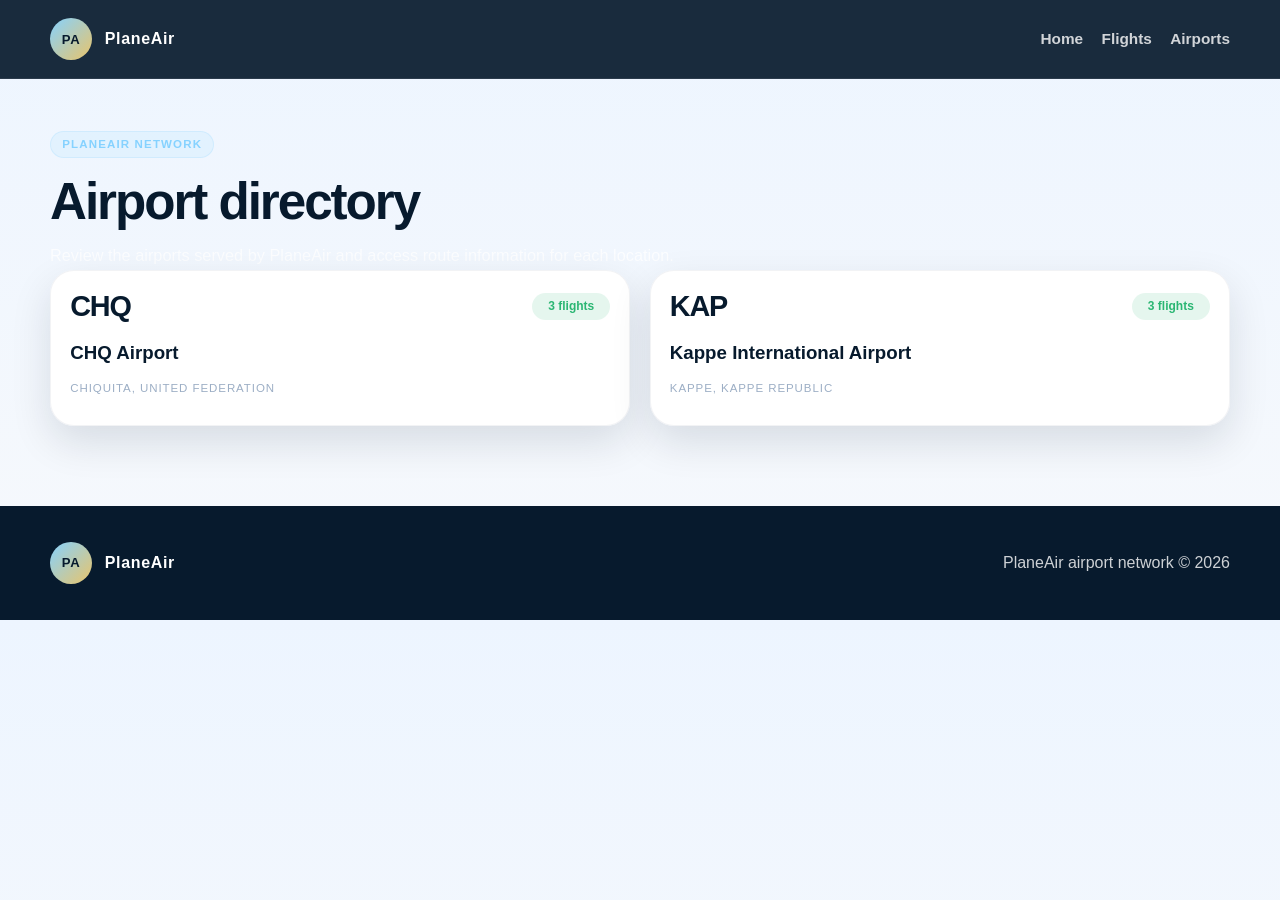
==== airports.html @ 99496570 "Publish PlaneAir website" ====
<!DOCTYPE html>
<html lang="en">
  <head>
    <meta charset="UTF-8" />
    <meta name="viewport" content="width=device-width, initial-scale=1.0" />
    <title>PlaneAir | Airports</title>
    <meta name="description" content="Browse the PlaneAir airport directory and route availability." />
    <link rel="stylesheet" href="styles.css" />
    <script defer src="script.js"></script>
  </head>
  <body data-page="airports">
    <header class="site-header">
      <div class="header-inner">
        <a href="index.html" class="brand" aria-label="PlaneAir home">
          <span class="brand-mark">PA</span>
          <span>PlaneAir</span>
        </a>
        <nav class="nav" aria-label="Main navigation">
          <a href="index.html">Home</a>
          <a href="flights.html">Flights</a>
          <a href="airports.html">Airports</a>
        </nav>
      </div>
    </header>

    <main class="container main-content">
      <section class="section">
        <div class="page-header airports-header">
          <span class="eyebrow">PlaneAir network</span>
          <h1>Airport directory</h1>
          <p>Review the airports served by PlaneAir and access route information for each location.</p>
        </div>

        <div class="airport-grid" data-airport-list aria-live="polite"></div>
      </section>
    </main>

    <footer class="site-footer">
      <div class="footer-inner">
        <div class="brand" aria-label="PlaneAir footer brand">
          <span class="brand-mark">PA</span>
          <span>PlaneAir</span>
        </div>
        <p>PlaneAir airport network © 2026</p>
      </div>
    </footer>
  </body>
</html>
---- styles.css ----
:root {
  --navy-900: #071a2d;
  --navy-800: #0d233d;
  --navy-700: #17395c;
  --sky-500: #5ab8ff;
  --sky-400: #86d2ff;
  --gold-500: #e9c46a;
  --slate-100: #edf2f9;
  --slate-200: #dfe7f3;
  --slate-400: #9caec5;
  --slate-500: #5a6d87;
  --green-500: #2bb673;
  --danger-500: #d95b61;
  --shadow-soft: 0 16px 40px rgba(7, 26, 45, 0.12);
}

* {
  box-sizing: border-box;
}

html {
  scroll-behavior: smooth;
}

body {
  margin: 0;
  font-family: "Segoe UI", Tahoma, Geneva, Verdana, sans-serif;
  background: linear-gradient(180deg, #edf5ff 0%, #f7f9fc 100%);
  color: var(--navy-900);
}

a {
  color: inherit;
  text-decoration: none;
}

img {
  max-width: 100%;
  display: block;
}

.site-header {
  position: sticky;
  top: 0;
  z-index: 40;
  background: rgba(7, 26, 45, 0.92);
  backdrop-filter: blur(12px);
  border-bottom: 1px solid rgba(255, 255, 255, 0.08);
}

.header-inner,
.container,
.footer-inner {
  width: min(1180px, calc(100% - 2rem));
  margin: 0 auto;
}

.header-inner {
  display: flex;
  align-items: center;
  justify-content: space-between;
  min-height: 78px;
  gap: 1rem;
}

.brand {
  display: inline-flex;
  align-items: center;
  gap: 0.8rem;
  font-weight: 800;
  letter-spacing: 0.04em;
  color: white;
}

.brand-mark {
  width: 42px;
  height: 42px;
  display: grid;
  place-items: center;
  border-radius: 50%;
  background: linear-gradient(135deg, var(--sky-400), var(--gold-500));
  color: var(--navy-900);
  font-size: 0.82rem;
}

.nav {
  display: flex;
  align-items: center;
  gap: 1.15rem;
  flex-wrap: wrap;
}

.nav a {
  color: rgba(255, 255, 255, 0.8);
  font-weight: 600;
  font-size: 0.96rem;
  transition: color 0.2s ease;
}

.nav a:hover,
.nav a:focus-visible {
  color: white;
}

.nav-cta {
  display: inline-flex;
  align-items: center;
  justify-content: center;
  padding: 0.75rem 1.1rem;
  border-radius: 999px;
  background: linear-gradient(135deg, var(--sky-500), var(--gold-500));
  color: var(--navy-900);
  font-weight: 700;
}

.page-hero {
  background: linear-gradient(135deg, rgba(12, 35, 61, 0.98), rgba(22, 58, 94, 0.92));
  color: white;
  padding: 4rem 0 3.25rem;
}

.page-hero-inner {
  display: grid;
  grid-template-columns: 1.3fr 0.9fr;
  align-items: center;
  gap: 2rem;
}

.eyebrow {
  display: inline-block;
  padding: 0.4rem 0.7rem;
  border-radius: 999px;
  background: rgba(134, 210, 255, 0.12);
  border: 1px solid rgba(134, 210, 255, 0.2);
  color: var(--sky-400);
  text-transform: uppercase;
  letter-spacing: 0.1em;
  font-size: 0.72rem;
  font-weight: 700;
}

.hero-copy h1,
.page-header h1 {
  margin: 1rem 0 0.8rem;
  font-size: clamp(2.2rem, 4vw, 4rem);
  line-height: 1.08;
  letter-spacing: -0.04em;
}

.hero-copy p,
.page-header p,
.section-copy {
  margin: 0;
  color: rgba(255, 255, 255, 0.75);
  line-height: 1.7;
  font-size: 1.02rem;
}

.hero-actions {
  display: flex;
  flex-wrap: wrap;
  gap: 1rem;
  margin-top: 1.5rem;
}

.primary-btn,
.secondary-btn,
.small-btn {
  display: inline-flex;
  align-items: center;
  justify-content: center;
  border-radius: 999px;
  border: none;
  font-weight: 700;
  cursor: pointer;
  transition: transform 0.2s ease, box-shadow 0.2s ease;
}

.primary-btn:hover,
.secondary-btn:hover,
.small-btn:hover {
  transform: translateY(-1px);
}

.primary-btn {
  background: linear-gradient(135deg, var(--sky-500), var(--gold-500));
  color: var(--navy-900);
  padding: 0.9rem 1.3rem;
  box-shadow: var(--shadow-soft);
}

.secondary-btn {
  padding: 0.9rem 1.3rem;
  border: 1px solid rgba(255, 255, 255, 0.15);
  color: white;
  background: rgba(255, 255, 255, 0.02);
}

.hero-panel,
.search-panel,
.section-card,
.airport-card,
.detail-panel,
.summary-card {
  background: rgba(255, 255, 255, 0.96);
  border-radius: 24px;
  box-shadow: var(--shadow-soft);
  border: 1px solid rgba(13, 35, 61, 0.05);
}

.hero-panel {
  padding: 1.5rem;
  color: var(--navy-900);
}

.panel-heading {
  display: flex;
  align-items: center;
  justify-content: space-between;
  margin-bottom: 1rem;
}

.panel-heading h2,
.section-header h2,
.airports-header h2,
.detail-header h2 {
  margin: 0;
  font-size: 1.1rem;
  letter-spacing: -0.03em;
}

.badge {
  display: inline-flex;
  align-items: center;
  justify-content: center;
  min-width: 78px;
  padding: 0.4rem 0.7rem;
  border-radius: 999px;
  background: rgba(43, 182, 115, 0.12);
  color: var(--green-500);
  font-size: 0.75rem;
  font-weight: 700;
}

.search-grid {
  display: grid;
  gap: 1rem;
  margin-top: 1rem;
}

.form-field {
  display: flex;
  flex-direction: column;
  gap: 0.45rem;
}

.form-field label {
  font-size: 0.8rem;
  color: var(--slate-500);
  text-transform: uppercase;
  letter-spacing: 0.08em;
  font-weight: 700;
}

.form-field input,
.form-field select {
  appearance: none;
  border: 1px solid var(--slate-200);
  border-radius: 14px;
  padding: 0.9rem 0.95rem;
  background: white;
  color: var(--navy-900);
  font-size: 1rem;
}

.form-field input:focus,
.form-field select:focus {
  outline: 3px solid rgba(90, 184, 255, 0.2);
  border-color: var(--sky-500);
}

.main-content {
  padding: 2.5rem 0 4rem;
}

.section {
  padding: 0.75rem 0 1rem;
}

.section-header {
  display: flex;
  align-items: end;
  justify-content: space-between;
  gap: 1rem;
  margin-bottom: 1.2rem;
}

.section-header h2 {
  font-size: clamp(1.8rem, 3vw, 2.5rem);
}

.section-copy {
  color: var(--slate-500);
}

.results-grid,
.airport-grid,
.info-grid {
  display: grid;
  gap: 1.2rem;
}

.results-grid {
  grid-template-columns: repeat(auto-fit, minmax(250px, 1fr));
}

.airport-grid {
  grid-template-columns: repeat(auto-fit, minmax(220px, 1fr));
}

.flight-card,
.airport-card,
.detail-panel,
.summary-card {
  padding: 1.2rem;
}

.flight-card {
  background: white;
  border: 1px solid rgba(13, 35, 61, 0.08);
  border-radius: 22px;
  box-shadow: var(--shadow-soft);
}

.flight-header,
.route-block,
.meta-row,
.detail-row,
.airport-header,
.summary-top {
  display: flex;
  justify-content: space-between;
  align-items: center;
  gap: 0.8rem;
}

.flight-number {
  font-size: 1.2rem;
  font-weight: 800;
  letter-spacing: 0.04em;
}

.flight-aircraft {
  font-size: 0.75rem;
  color: var(--slate-500);
  text-transform: uppercase;
  letter-spacing: 0.08em;
}

.route-block {
  margin: 1.1rem 0;
  padding: 1rem 0;
  border-top: 1px solid var(--slate-200);
  border-bottom: 1px solid var(--slate-200);
}

.airport-code {
  display: block;
  font-size: 1.8rem;
  font-weight: 800;
  letter-spacing: -0.04em;
}

.route-label {
  display: block;
  font-size: 0.7rem;
  letter-spacing: 0.1em;
  text-transform: uppercase;
  color: var(--slate-400);
}

.route-arrow {
  color: var(--sky-500);
  font-weight: 800;
  font-size: 1.4rem;
}

.time-list {
  display: grid;
  grid-template-columns: repeat(2, minmax(0, 1fr));
  gap: 0.8rem;
  margin-bottom: 1rem;
}

.time-box {
  background: #f5f8ff;
  border-radius: 14px;
  padding: 0.75rem 0.8rem;
}

.time-box span,
.meta-text,
.detail-label,
.airport-country {
  display: block;
  font-size: 0.72rem;
  letter-spacing: 0.08em;
  text-transform: uppercase;
  color: var(--slate-400);
}

.time-box strong,
.meta-value,
.detail-value {
  display: block;
  margin-top: 0.35rem;
  font-size: 1.2rem;
  font-weight: 800;
  color: var(--navy-900);
}

.meta-row {
  margin-top: 1rem;
  padding-top: 0.8rem;
  border-top: 1px solid var(--slate-200);
  color: var(--slate-500);
  font-size: 0.84rem;
}

.meta-value {
  font-size: 0.9rem;
  margin-top: 0.2rem;
}

.card-link {
  display: inline-flex;
  margin-top: 1rem;
  padding: 0.75rem 1rem;
  border-radius: 999px;
  background: rgba(90, 184, 255, 0.12);
  color: var(--navy-800);
  font-weight: 700;
}

.search-panel {
  padding: 1.25rem;
  margin-top: 1.4rem;
}

.filters {
  display: grid;
  grid-template-columns: 1.3fr 1fr;
  gap: 1rem;
  align-items: end;
}

.flight-list {
  margin-top: 1.2rem;
  display: grid;
  gap: 1rem;
}

.empty-state {
  text-align: center;
  padding: 2rem 1rem;
  color: var(--slate-500);
  border: 1px dashed rgba(13, 35, 61, 0.16);
  border-radius: 18px;
  background: rgba(255, 255, 255, 0.9);
}

.visible-hidden {
  position: absolute;
  width: 1px;
  height: 1px;
  padding: 0;
  margin: -1px;
  overflow: hidden;
  clip: rect(0, 0, 0, 0);
  white-space: nowrap;
  border: 0;
}

.detail-layout {
  display: grid;
  grid-template-columns: 1.3fr 0.7fr;
  gap: 1.2rem;
  margin-top: 1.3rem;
}

.detail-panel {
  background: white;
}

.detail-row {
  padding: 0.8rem 0;
  border-bottom: 1px solid var(--slate-200);
}

.summary-card {
  background: linear-gradient(180deg, rgba(13, 35, 61, 0.97), rgba(23, 57, 92, 0.92));
  color: white;
}

.summary-card .meta-text,
.summary-card .detail-label,
.summary-card .airport-country {
  color: rgba(255,255,255,0.7);
}

.summary-card .detail-value,
.summary-card .meta-value,
.summary-card .flight-number,
.summary-card .airport-code {
  color: white;
}

.site-footer {
  background: var(--navy-900);
  color: rgba(255,255,255,0.8);
  padding: 2rem 0;
}

.footer-inner {
  display: flex;
  justify-content: space-between;
  align-items: center;
  gap: 1rem;
  flex-wrap: wrap;
}

.status-banner {
  margin-top: 0.8rem;
  padding: 0.8rem 1rem;
  border-radius: 12px;
  background: rgba(217, 91, 97, 0.08);
  color: var(--danger-500);
  border: 1px solid rgba(217, 91, 97, 0.15);
  display: none;
}

.status-banner.visible {
  display: block;
}

@media (max-width: 820px) {
  .page-hero-inner,
  .detail-layout,
  .filters {
    grid-template-columns: 1fr;
  }

  .header-inner {
    align-items: flex-start;
    flex-direction: column;
    padding: 1rem 0;
  }

  .nav {
    width: 100%;
    justify-content: flex-start;
  }

  .section-header {
    flex-direction: column;
    align-items: flex-start;
  }
}
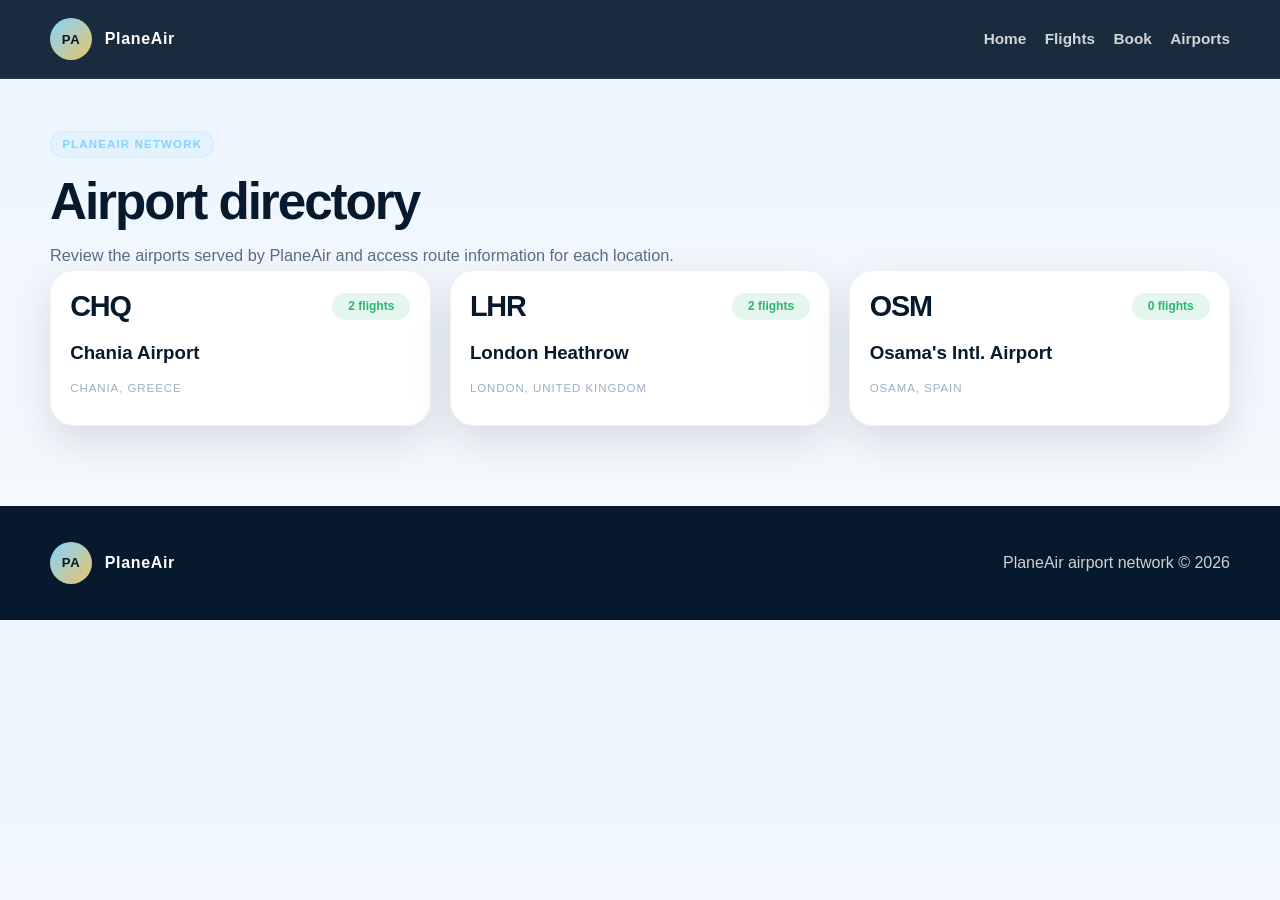
==== commit 2ac1a153: "Add PlaneAir EmailJS booking page" ====
--- a/airports.html
+++ b/airports.html
@@ -18,6 +18,7 @@
         <nav class="nav" aria-label="Main navigation">
           <a href="index.html">Home</a>
           <a href="flights.html">Flights</a>
+          <a href="booking.html">Book</a>
           <a href="airports.html">Airports</a>
         </nav>
       </div>
--- a/styles.css
+++ b/styles.css
@@ -543,11 +543,253 @@
   display: block;
 }
 
+.main-content .page-header p {
+  color: var(--slate-500);
+}
+
+.booking-layout {
+  display: grid;
+  grid-template-columns: minmax(0, 1.45fr) minmax(270px, 0.75fr);
+  align-items: start;
+  gap: 1.25rem;
+  margin-top: 1.5rem;
+}
+
+.booking-form,
+.booking-aside {
+  padding: clamp(1.2rem, 3vw, 2rem);
+  border: 1px solid rgba(13, 35, 61, 0.06);
+  border-radius: 24px;
+  background: white;
+  box-shadow: var(--shadow-soft);
+}
+
+.booking-section-heading {
+  display: flex;
+  align-items: flex-start;
+  gap: 0.9rem;
+}
+
+.booking-step {
+  display: grid;
+  place-items: center;
+  flex: 0 0 38px;
+  width: 38px;
+  height: 38px;
+  border-radius: 50%;
+  background: rgba(90, 184, 255, 0.15);
+  color: var(--navy-800);
+  font-size: 0.78rem;
+  font-weight: 800;
+}
+
+.booking-section-heading h2,
+.booking-aside h2 {
+  margin: 0;
+  color: var(--navy-900);
+  font-size: 1.25rem;
+}
+
+.booking-section-heading p,
+.booking-summary > p {
+  margin: 0.35rem 0 0;
+  color: var(--slate-500);
+  font-size: 0.9rem;
+  line-height: 1.5;
+}
+
+.booking-fields {
+  display: grid;
+  grid-template-columns: repeat(2, minmax(0, 1fr));
+  gap: 1rem;
+  margin: 1.25rem 0;
+}
+
+.booking-route-fields {
+  grid-template-columns: repeat(2, minmax(0, 1fr));
+}
+
+.booking-flight-field,
+.booking-notes-field {
+  grid-column: 1 / -1;
+}
+
+.booking-form textarea {
+  width: 100%;
+  resize: vertical;
+  border: 1px solid var(--slate-200);
+  border-radius: 14px;
+  padding: 0.9rem 0.95rem;
+  color: var(--navy-900);
+  font: inherit;
+}
+
+.booking-form textarea:focus {
+  outline: 3px solid rgba(90, 184, 255, 0.2);
+  border-color: var(--sky-500);
+}
+
+.form-field label span,
+.field-hint {
+  color: var(--slate-500);
+  font-size: 0.78rem;
+  font-weight: 400;
+  letter-spacing: 0;
+  text-transform: none;
+}
+
+.field-hint {
+  min-height: 1.2em;
+}
+
+.booking-divider {
+  height: 1px;
+  margin: 1.5rem 0;
+  background: var(--slate-200);
+}
+
+.booking-consent {
+  margin: 1rem 0;
+  padding: 0.9rem 1rem;
+  border-radius: 14px;
+  background: #f5f8ff;
+  color: var(--slate-500);
+  font-size: 0.86rem;
+  line-height: 1.55;
+}
+
+.booking-submit {
+  min-height: 48px;
+  padding: 0.9rem 1.4rem;
+}
+
+.booking-submit:disabled {
+  opacity: 0.65;
+  cursor: wait;
+  transform: none;
+}
+
+.booking-status {
+  margin-top: 1rem;
+}
+
+.booking-aside {
+  position: sticky;
+  top: 100px;
+  background: linear-gradient(160deg, var(--navy-800), var(--navy-900));
+  color: white;
+}
+
+.booking-aside .eyebrow {
+  margin-bottom: 0.8rem;
+}
+
+.booking-aside h2 {
+  color: white;
+}
+
+.booking-summary {
+  margin-top: 1.25rem;
+  padding: 1rem;
+  border: 1px solid rgba(255, 255, 255, 0.12);
+  border-radius: 18px;
+  background: rgba(255, 255, 255, 0.06);
+}
+
+.booking-summary > p {
+  color: rgba(255, 255, 255, 0.7);
+}
+
+.booking-summary-route {
+  display: flex;
+  align-items: center;
+  justify-content: space-between;
+  gap: 0.6rem;
+  padding-bottom: 1rem;
+  border-bottom: 1px solid rgba(255, 255, 255, 0.14);
+}
+
+.booking-summary-route > div {
+  min-width: 0;
+}
+
+.booking-summary-route strong,
+.booking-summary-route > div > span:last-child {
+  display: block;
+}
+
+.booking-summary-route strong {
+  margin: 0.25rem 0;
+  font-size: 1.5rem;
+}
+
+.booking-summary-route > div > span:last-child {
+  color: rgba(255, 255, 255, 0.65);
+  font-size: 0.72rem;
+}
+
+.booking-summary-route .route-label {
+  color: var(--sky-400);
+}
+
+.booking-summary-row,
+.booking-summary-times {
+  display: flex;
+  justify-content: space-between;
+  gap: 0.75rem;
+  padding: 0.8rem 0 0;
+  color: rgba(255, 255, 255, 0.68);
+  font-size: 0.82rem;
+}
+
+.booking-summary-row strong,
+.booking-summary-times strong {
+  color: white;
+  text-align: right;
+}
+
+.booking-summary-times {
+  margin-top: 0.75rem;
+  padding: 0.8rem;
+  border-radius: 12px;
+  background: rgba(255, 255, 255, 0.08);
+}
+
+.booking-summary-times span,
+.booking-summary-times strong {
+  display: block;
+}
+
+.booking-summary-times span {
+  margin-bottom: 0.25rem;
+  font-size: 0.68rem;
+  letter-spacing: 0.08em;
+  text-transform: uppercase;
+}
+
+.booking-aside-note {
+  display: grid;
+  gap: 0.4rem;
+  margin-top: 1rem;
+  color: rgba(255, 255, 255, 0.7);
+  font-size: 0.82rem;
+  line-height: 1.5;
+}
+
+.booking-aside-note strong {
+  color: white;
+}
+
 @media (max-width: 820px) {
   .page-hero-inner,
   .detail-layout,
-  .filters {
+  .filters,
+  .booking-layout {
     grid-template-columns: 1fr;
+  }
+
+  .booking-aside {
+    position: static;
   }
 
   .header-inner {
@@ -566,3 +808,19 @@
     align-items: flex-start;
   }
 }
+
+@media (max-width: 560px) {
+  .booking-fields,
+  .booking-route-fields {
+    grid-template-columns: 1fr;
+  }
+
+  .booking-flight-field,
+  .booking-notes-field {
+    grid-column: auto;
+  }
+
+  .booking-submit {
+    width: 100%;
+  }
+}
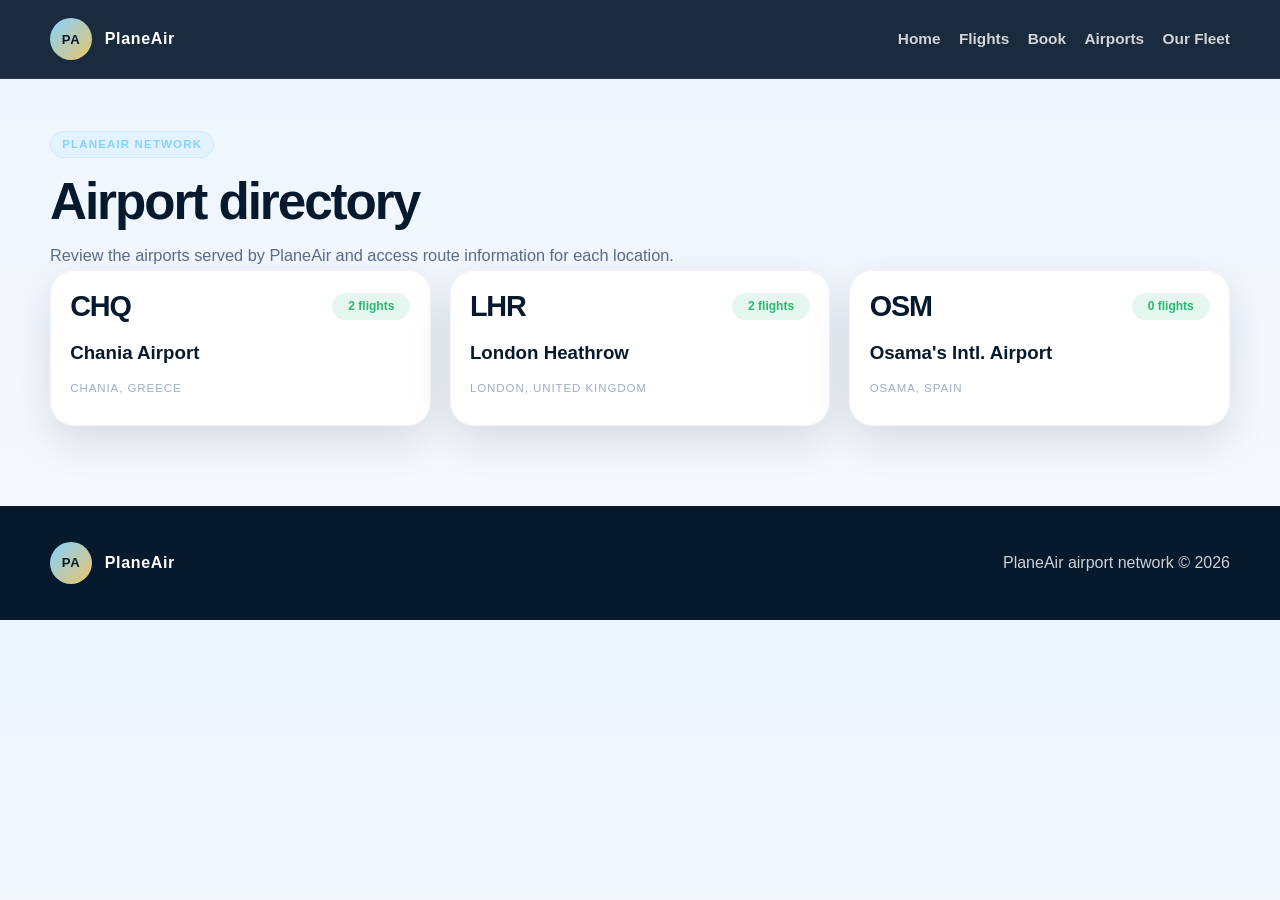
==== commit 7f33b70c: "Add PlaneAir aircraft fleet page" ====
--- a/airports.html
+++ b/airports.html
@@ -20,6 +20,7 @@
           <a href="flights.html">Flights</a>
           <a href="booking.html">Book</a>
           <a href="airports.html">Airports</a>
+          <a href="fleet.html">Our Fleet</a>
         </nav>
       </div>
     </header>
--- a/styles.css
+++ b/styles.css
@@ -824,3 +824,438 @@
     width: 100%;
   }
 }
+
+.fleet-hero-inner {
+  grid-template-columns: minmax(0, 1fr) auto;
+}
+
+.fleet-hero .hero-copy {
+  max-width: 760px;
+}
+
+.fleet-count {
+  display: grid;
+  justify-items: center;
+  gap: 0.2rem;
+  min-width: 150px;
+  padding: 1.15rem 1.5rem;
+  border: 1px solid rgba(255, 255, 255, 0.15);
+  border-radius: 20px;
+  background: rgba(255, 255, 255, 0.07);
+  color: rgba(255, 255, 255, 0.78);
+  text-align: center;
+}
+
+.fleet-count[hidden],
+.fleet-controls[hidden] {
+  display: none;
+}
+
+.fleet-count strong {
+  color: white;
+  font-size: 2rem;
+  line-height: 1;
+}
+
+.fleet-count span {
+  font-size: 0.82rem;
+}
+
+.fleet-message:empty {
+  display: none;
+}
+
+.fleet-message {
+  display: grid;
+  gap: 0.45rem;
+  margin-bottom: 1rem;
+}
+
+.fleet-message-line {
+  margin: 0;
+  padding: 0.85rem 1rem;
+  border: 1px solid transparent;
+  border-radius: 12px;
+  line-height: 1.5;
+}
+
+.fleet-message-line.is-error {
+  color: #a63c43;
+  background: rgba(217, 91, 97, 0.08);
+  border-color: rgba(217, 91, 97, 0.18);
+}
+
+.fleet-message-line.is-warning {
+  color: #735d1b;
+  background: rgba(233, 196, 106, 0.16);
+  border-color: rgba(233, 196, 106, 0.34);
+}
+
+.fleet-empty-state {
+  margin: 0;
+  color: var(--slate-500);
+  line-height: 1.7;
+}
+
+.fleet-controls {
+  display: grid;
+  grid-template-columns: minmax(220px, 1fr) auto;
+  align-items: end;
+  gap: 1rem;
+  margin: 0 0 1.4rem;
+  padding: 1.25rem;
+  border: 1px solid rgba(13, 35, 61, 0.06);
+  border-radius: 20px;
+  background: white;
+  box-shadow: var(--shadow-soft);
+}
+
+.fleet-search-field {
+  min-width: 0;
+}
+
+.fleet-filters {
+  display: flex;
+  justify-content: flex-end;
+  flex-wrap: wrap;
+  gap: 0.5rem;
+}
+
+.fleet-filter {
+  min-height: 42px;
+  padding: 0.65rem 0.85rem;
+  border: 1px solid var(--slate-200);
+  border-radius: 999px;
+  background: white;
+  color: var(--slate-500);
+  font: inherit;
+  font-size: 0.86rem;
+  font-weight: 700;
+  cursor: pointer;
+  transition: background 0.2s ease, color 0.2s ease, border-color 0.2s ease;
+}
+
+.fleet-filter:hover,
+.fleet-filter:focus-visible {
+  border-color: var(--sky-500);
+  outline: none;
+}
+
+.fleet-filter.is-selected {
+  border-color: var(--navy-800);
+  background: var(--navy-800);
+  color: white;
+}
+
+.fleet-grid {
+  display: grid;
+  grid-template-columns: repeat(auto-fit, minmax(min(100%, 290px), 1fr));
+  align-items: stretch;
+  gap: 1.2rem;
+}
+
+.aircraft-card {
+  overflow: hidden;
+  border: 1px solid rgba(13, 35, 61, 0.08);
+  border-radius: 22px;
+  background: white;
+  box-shadow: var(--shadow-soft);
+}
+
+.aircraft-image-frame,
+.aircraft-detail-image-frame {
+  display: grid;
+  overflow: hidden;
+  place-items: center;
+  min-height: 205px;
+  background: linear-gradient(145deg, #eaf0f6, #f6f8fb);
+}
+
+.aircraft-image,
+.aircraft-detail-image {
+  width: 100%;
+  height: 100%;
+  min-height: 205px;
+  object-fit: cover;
+}
+
+.aircraft-image-placeholder {
+  padding: 1rem;
+  color: var(--slate-500);
+  font-size: 0.85rem;
+  text-align: center;
+}
+
+.aircraft-card-content {
+  padding: 1.15rem;
+}
+
+.aircraft-card-top {
+  display: flex;
+  align-items: center;
+  justify-content: space-between;
+  gap: 0.6rem;
+}
+
+.aircraft-status {
+  display: inline-flex;
+  padding: 0.36rem 0.65rem;
+  border-radius: 999px;
+  background: rgba(43, 182, 115, 0.12);
+  color: #16834e;
+  font-size: 0.72rem;
+  font-weight: 800;
+}
+
+.aircraft-registration {
+  color: var(--slate-500);
+  font-size: 0.78rem;
+  font-weight: 700;
+}
+
+.aircraft-card-title {
+  margin: 0.9rem 0 0;
+  color: var(--navy-900);
+  font-size: 1.3rem;
+  letter-spacing: -0.035em;
+}
+
+.aircraft-name {
+  margin: 0.3rem 0 0;
+  color: var(--slate-500);
+}
+
+.aircraft-type-code {
+  display: flex;
+  align-items: center;
+  justify-content: space-between;
+  gap: 0.6rem;
+  margin: 1rem 0;
+  padding: 0.75rem 0.85rem;
+  border: 1px solid rgba(90, 184, 255, 0.22);
+  border-radius: 14px;
+  background: rgba(90, 184, 255, 0.08);
+}
+
+.aircraft-type-code span {
+  color: var(--slate-500);
+  font-size: 0.73rem;
+}
+
+.aircraft-type-code strong {
+  color: var(--navy-800);
+  font-size: 1.12rem;
+  letter-spacing: 0.08em;
+}
+
+.aircraft-card-specs {
+  display: grid;
+  grid-template-columns: repeat(3, minmax(0, 1fr));
+  gap: 0.6rem;
+  margin: 0;
+}
+
+.aircraft-card-specs div {
+  min-width: 0;
+  padding: 0.65rem;
+  border-radius: 12px;
+  background: #f5f8fc;
+}
+
+.aircraft-card-specs dt,
+.aircraft-detail-row dt {
+  color: var(--slate-500);
+  font-size: 0.69rem;
+  font-weight: 700;
+}
+
+.aircraft-card-specs dd,
+.aircraft-detail-row dd {
+  margin: 0.3rem 0 0;
+  color: var(--navy-900);
+  font-weight: 800;
+}
+
+.aircraft-card-specs dd {
+  font-size: 0.85rem;
+}
+
+.aircraft-details-button {
+  width: 100%;
+  margin-top: 1rem;
+  padding: 0.8rem 1rem;
+  border: 0;
+  border-radius: 999px;
+  background: var(--navy-800);
+  color: white;
+  font: inherit;
+  font-weight: 700;
+  cursor: pointer;
+  transition: background 0.2s ease, transform 0.2s ease;
+}
+
+.aircraft-details-button:hover {
+  transform: translateY(-1px);
+  background: var(--navy-700);
+}
+
+.fleet-no-results {
+  grid-column: 1 / -1;
+  margin: 0;
+  padding: 1.5rem;
+  border: 1px dashed rgba(13, 35, 61, 0.16);
+  border-radius: 18px;
+  color: var(--slate-500);
+  text-align: center;
+}
+
+.fleet-dialog {
+  width: min(760px, calc(100% - 2rem));
+  max-width: 760px;
+  max-height: min(90vh, 900px);
+  padding: 0;
+  overflow: auto;
+  border: 0;
+  border-radius: 24px;
+  background: white;
+  color: var(--navy-900);
+  box-shadow: 0 24px 80px rgba(7, 26, 45, 0.3);
+}
+
+.fleet-dialog::backdrop {
+  background: rgba(7, 26, 45, 0.68);
+  backdrop-filter: blur(4px);
+}
+
+.fleet-dialog-inner {
+  position: relative;
+}
+
+.fleet-dialog-close {
+  position: absolute;
+  z-index: 1;
+  top: 0.85rem;
+  right: 0.85rem;
+  display: grid;
+  width: 42px;
+  height: 42px;
+  place-items: center;
+  border: 1px solid rgba(13, 35, 61, 0.12);
+  border-radius: 50%;
+  background: rgba(255, 255, 255, 0.94);
+  color: var(--navy-900);
+  font-size: 1.5rem;
+  cursor: pointer;
+}
+
+.aircraft-detail-image-frame,
+.aircraft-detail-image {
+  min-height: 300px;
+  max-height: 440px;
+}
+
+.aircraft-detail-heading,
+.aircraft-detail-specs,
+.aircraft-description {
+  margin-right: clamp(1rem, 4vw, 2rem);
+  margin-left: clamp(1rem, 4vw, 2rem);
+}
+
+.aircraft-detail-heading {
+  margin-top: 1.5rem;
+}
+
+.aircraft-detail-heading .eyebrow {
+  background: rgba(90, 184, 255, 0.1);
+  border-color: rgba(90, 184, 255, 0.18);
+  color: var(--navy-700);
+}
+
+.aircraft-detail-heading h2 {
+  margin: 0.7rem 0 0;
+  font-size: clamp(1.6rem, 4vw, 2.2rem);
+  letter-spacing: -0.04em;
+}
+
+.aircraft-detail-specs {
+  display: grid;
+  grid-template-columns: repeat(2, minmax(0, 1fr));
+  margin-top: 1.2rem;
+  margin-bottom: 0;
+  border-top: 1px solid var(--slate-200);
+}
+
+.aircraft-detail-row {
+  padding: 0.85rem 0.4rem 0.85rem 0;
+  border-bottom: 1px solid var(--slate-200);
+}
+
+.aircraft-description {
+  margin-top: 1.2rem;
+  margin-bottom: 2rem;
+  color: var(--slate-500);
+  line-height: 1.7;
+  white-space: pre-line;
+}
+
+@media (max-width: 820px) {
+  .fleet-controls {
+    grid-template-columns: 1fr;
+  }
+
+  .fleet-filters {
+    justify-content: flex-start;
+  }
+}
+
+@media (max-width: 560px) {
+  .fleet-hero-inner {
+    grid-template-columns: 1fr;
+  }
+
+  .fleet-count {
+    justify-items: start;
+    width: fit-content;
+    text-align: left;
+  }
+
+  .fleet-controls {
+    padding: 1rem;
+  }
+
+  .fleet-filters {
+    display: grid;
+    grid-template-columns: repeat(2, minmax(0, 1fr));
+  }
+
+  .fleet-filter {
+    padding-right: 0.55rem;
+    padding-left: 0.55rem;
+    font-size: 0.78rem;
+  }
+
+  .aircraft-card-specs {
+    grid-template-columns: 1fr;
+  }
+
+  .aircraft-card-specs div {
+    display: flex;
+    align-items: center;
+    justify-content: space-between;
+    gap: 0.6rem;
+  }
+
+  .aircraft-card-specs dd {
+    margin-top: 0;
+    text-align: right;
+  }
+
+  .aircraft-detail-specs {
+    grid-template-columns: 1fr;
+  }
+
+  .aircraft-detail-image-frame,
+  .aircraft-detail-image {
+    min-height: 210px;
+  }
+}
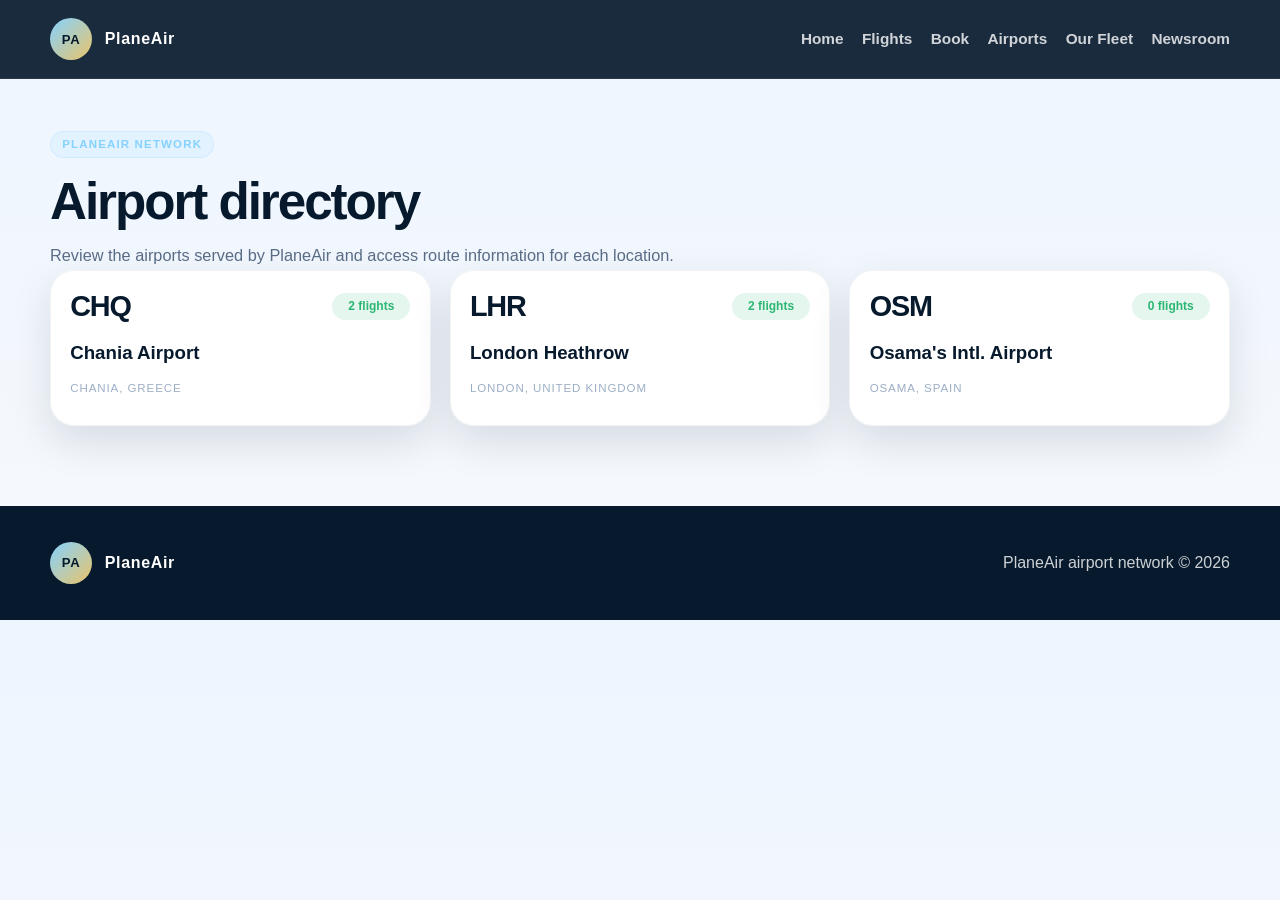
==== commit 22806042: "Add PlaneAir newsroom" ====
--- a/airports.html
+++ b/airports.html
@@ -21,6 +21,7 @@
           <a href="booking.html">Book</a>
           <a href="airports.html">Airports</a>
           <a href="fleet.html">Our Fleet</a>
+          <a href="newsroom.html">Newsroom</a>
         </nav>
       </div>
     </header>
--- a/styles.css
+++ b/styles.css
@@ -1259,3 +1259,307 @@
     min-height: 210px;
   }
 }
+
+.newsroom-hero {
+  padding-bottom: 2rem;
+}
+
+.newsroom-panel {
+  padding: 1.2rem 1.2rem 0.4rem;
+  border: 1px solid rgba(13, 35, 61, 0.06);
+  border-radius: 24px;
+  background: rgba(255, 255, 255, 0.96);
+  box-shadow: var(--shadow-soft);
+}
+
+.newsroom-tools {
+  display: grid;
+  gap: 1rem;
+}
+
+.newsroom-search-field {
+  width: min(100%, 600px);
+}
+
+.newsroom-categories {
+  display: flex;
+  flex-wrap: wrap;
+  gap: 0.6rem;
+}
+
+.newsroom-category {
+  padding: 0.65rem 0.9rem;
+  border: 1px solid var(--slate-200);
+  border-radius: 999px;
+  background: white;
+  color: var(--slate-500);
+  font: inherit;
+  font-size: 0.8rem;
+  font-weight: 700;
+  cursor: pointer;
+}
+
+.newsroom-category.is-selected {
+  background: var(--navy-800);
+  border-color: var(--navy-800);
+  color: white;
+}
+
+.featured-list {
+  display: grid;
+  gap: 1rem;
+  margin-top: 1.4rem;
+}
+
+.featured-card {
+  display: grid;
+  grid-template-columns: minmax(220px, 0.9fr) minmax(0, 1.1fr);
+  overflow: hidden;
+  border-radius: 24px;
+  background: white;
+  box-shadow: var(--shadow-soft);
+  border: 1px solid rgba(13, 35, 61, 0.06);
+}
+
+.featured-card-image {
+  width: 100%;
+  height: 100%;
+  min-height: 220px;
+  object-fit: cover;
+  background: #edf3fb;
+}
+
+.featured-card-content {
+  display: flex;
+  flex-direction: column;
+  justify-content: center;
+  gap: 0.7rem;
+  padding: 1.4rem;
+}
+
+.featured-card-content h2 {
+  margin: 0;
+  font-size: clamp(1.5rem, 2vw, 2.2rem);
+  letter-spacing: -0.04em;
+  color: var(--navy-900);
+}
+
+.featured-card-content p {
+  margin: 0;
+  color: var(--slate-500);
+  line-height: 1.7;
+}
+
+.newsroom-grid {
+  display: grid;
+  grid-template-columns: repeat(auto-fit, minmax(260px, 1fr));
+  gap: 1.2rem;
+  margin-top: 1.6rem;
+}
+
+.newsroom-card {
+  display: flex;
+  flex-direction: column;
+  overflow: hidden;
+  border-radius: 22px;
+  background: white;
+  border: 1px solid rgba(13, 35, 61, 0.08);
+  box-shadow: var(--shadow-soft);
+}
+
+.newsroom-card-image {
+  width: 100%;
+  height: 220px;
+  object-fit: cover;
+  background: #edf3fb;
+}
+
+.newsroom-card-content {
+  display: flex;
+  flex: 1;
+  flex-direction: column;
+  gap: 0.8rem;
+  padding: 1.15rem;
+}
+
+.newsroom-meta,
+.newsroom-card-meta {
+  display: flex;
+  align-items: center;
+  justify-content: space-between;
+  gap: 0.8rem;
+  color: var(--slate-500);
+  font-size: 0.78rem;
+  text-transform: uppercase;
+  letter-spacing: 0.08em;
+}
+
+.newsroom-category-label {
+  display: inline-flex;
+  align-items: center;
+  gap: 0.35rem;
+  padding: 0.35rem 0.6rem;
+  border-radius: 999px;
+  background: rgba(90, 184, 255, 0.1);
+  color: var(--navy-700);
+  font-weight: 700;
+}
+
+.newsroom-card-title {
+  margin: 0;
+  color: var(--navy-900);
+  font-size: 1.4rem;
+  letter-spacing: -0.04em;
+}
+
+.newsroom-card-summary {
+  margin: 0;
+  color: var(--slate-500);
+  line-height: 1.7;
+}
+
+.newsroom-link {
+  color: var(--navy-800);
+  font-weight: 700;
+}
+
+.article-layout {
+  display: grid;
+  grid-template-columns: minmax(0, 1.5fr) minmax(220px, 0.5fr);
+  gap: 1.25rem;
+  align-items: start;
+}
+
+.article-content-panel,
+.article-side-panel {
+  background: white;
+  border-radius: 24px;
+  border: 1px solid rgba(13, 35, 61, 0.06);
+  box-shadow: var(--shadow-soft);
+}
+
+.article-content-panel {
+  overflow: hidden;
+}
+
+.article-image {
+  width: 100%;
+  max-height: 420px;
+  object-fit: cover;
+  background: #edf3fb;
+}
+
+.article-header {
+  padding: 1.4rem 1.4rem 0;
+}
+
+.article-header h1 {
+  margin: 0.8rem 0 0;
+  font-size: clamp(2rem, 3vw, 3rem);
+  letter-spacing: -0.05em;
+  color: var(--navy-900);
+}
+
+.article-meta {
+  display: flex;
+  flex-wrap: wrap;
+  gap: 0.8rem;
+  margin-top: 0.8rem;
+  color: var(--slate-500);
+  font-weight: 600;
+  font-size: 0.85rem;
+}
+
+.article-summary {
+  margin: 1rem 1.4rem 0;
+  padding: 0.8rem 1rem;
+  border-left: 4px solid rgba(90, 184, 255, 0.8);
+  background: rgba(90, 184, 255, 0.07);
+  color: var(--navy-700);
+  font-size: 1.04rem;
+  line-height: 1.7;
+}
+
+.article-body {
+  padding: 1.2rem 1.4rem 1.6rem;
+}
+
+.article-body p {
+  margin: 0 0 1rem;
+  color: var(--slate-500);
+  line-height: 1.9;
+}
+
+.article-side-panel {
+  padding: 1rem;
+}
+
+.article-side-box {
+  padding: 0.9rem 0.8rem;
+  border-radius: 12px;
+  background: #f7f9fc;
+}
+
+.article-side-box + .article-side-box {
+  margin-top: 0.9rem;
+}
+
+.article-side-box strong {
+  display: block;
+  margin-top: 0.3rem;
+  color: var(--navy-900);
+}
+
+.empty-state {
+  padding: 2.2rem 1.4rem;
+  border: 1px dashed rgba(13, 35, 61, 0.18);
+  border-radius: 20px;
+  background: rgba(255, 255, 255, 0.9);
+  color: var(--slate-500);
+  line-height: 1.7;
+  text-align: center;
+}
+
+.empty-state strong {
+  display: block;
+  margin-bottom: 0.4rem;
+  color: var(--navy-900);
+  font-size: 1.75rem;
+  letter-spacing: -0.05em;
+}
+
+@media (max-width: 820px) {
+  .featured-card,
+  .article-layout {
+    grid-template-columns: 1fr;
+  }
+
+  .newsroom-card-meta,
+  .newsroom-meta {
+    align-items: flex-start;
+    flex-direction: column;
+  }
+}
+
+@media (max-width: 560px) {
+  .newsroom-panel {
+    padding: 1rem 1rem 0.3rem;
+  }
+
+  .newsroom-categories {
+    display: grid;
+    grid-template-columns: repeat(2, minmax(0, 1fr));
+  }
+
+  .newsroom-category {
+    width: 100%;
+  }
+
+  .featured-card-content,
+  .article-header,
+  .article-summary,
+  .article-body {
+    padding-left: 1rem;
+    padding-right: 1rem;
+  }
+}
